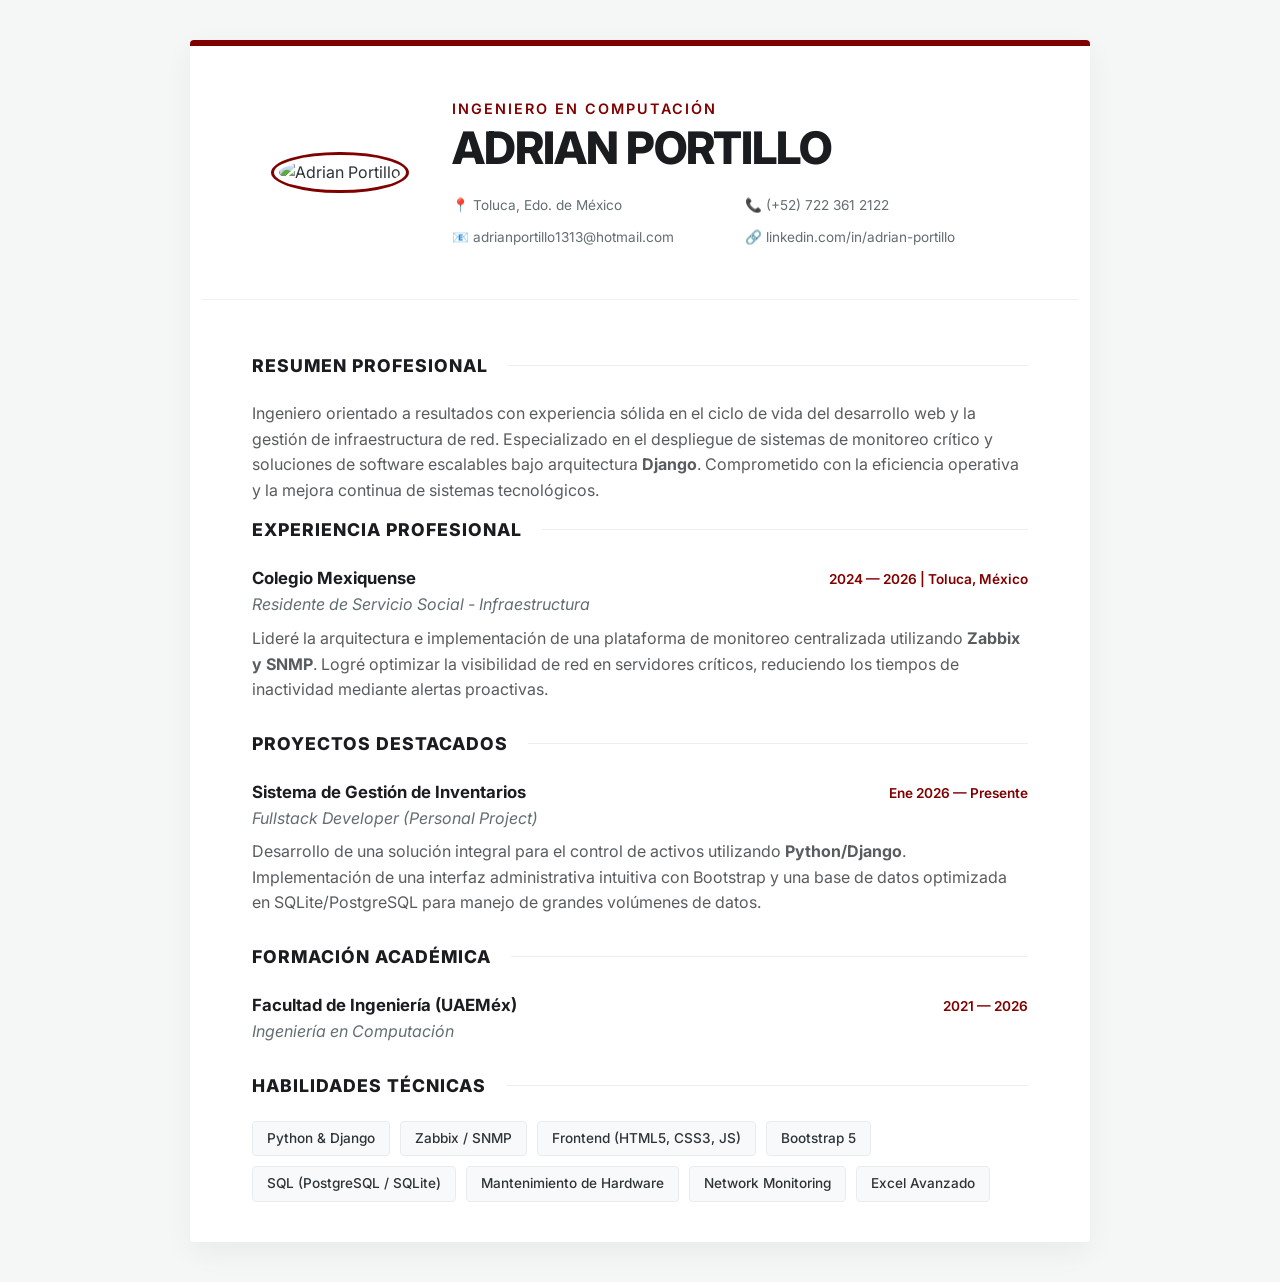
==== cv/Adrian/index.html @ d3f60ff6 "Actualiza el index principal y el CV de Adrian" ====
<!DOCTYPE html>
<html lang="es">

<head>
    <meta charset="UTF-8">
    <meta name="viewport" content="width=device-width, initial-scale=1.0">
    <title>CV - Adrian Portillo Moreno</title>
    <link href="https://cdn.jsdelivr.net/npm/bootstrap@5.3.0/dist/css/bootstrap.min.css" rel="stylesheet">
    <link href="https://fonts.googleapis.com/css2?family=Inter:wght@300;400;600;800&display=swap" rel="stylesheet">
    <style>
        :root {
            --primary: #800000;
            /* Burdeos Profesional */
            --dark: #1a1c20;
            --light-bg: #f4f7f6;
            --text-main: #2d3436;
            --text-muted: #636e72;
        }

        body {
            background-color: var(--light-bg);
            font-family: 'Inter', sans-serif;
            color: var(--text-main);
            line-height: 1.6;
            padding: 40px 0;
        }

        .cv-paper {
            max-width: 900px;
            margin: auto;
            background: #ffffff;
            box-shadow: 0 10px 30px rgba(0, 0, 0, 0.05);
            border-radius: 4px;
            overflow: hidden;
            border-top: 6px solid var(--primary);
        }

        /* Header Estilizado */
        .header-main {
            padding: 50px;
            background-color: #fff;
            border-bottom: 1px solid #f0f0f0;
        }

        .profile-img {
            width: 150px;
            height: 150px;
            object-fit: cover;
            border-radius: 50%;
            /* Círculo perfecto es más estético */
            border: 3px solid var(--primary);
            padding: 5px;
            background: #fff;
        }

        .name-title h1 {
            font-weight: 800;
            color: var(--dark);
            letter-spacing: -1px;
            font-size: 2.8rem;
            margin-bottom: 0;
        }

        .name-title .occupation {
            color: var(--primary);
            font-weight: 600;
            text-transform: uppercase;
            letter-spacing: 2px;
            font-size: 0.9rem;
        }

        .contact-grid {
            display: grid;
            grid-template-columns: repeat(2, 1fr);
            gap: 10px;
            margin-top: 20px;
            font-size: 0.85rem;
            color: var(--text-muted);
        }

        /* Cuerpo del CV */
        .cv-content {
            padding: 40px 50px;
        }

        .section-header {
            display: flex;
            align-items: center;
            margin-bottom: 25px;
            margin-top: 15px;
        }

        .section-header h3 {
            font-size: 1.1rem;
            font-weight: 800;
            color: var(--dark);
            text-transform: uppercase;
            letter-spacing: 1px;
            margin: 0;
            min-width: fit-content;
        }

        .section-header .line {
            flex-grow: 1;
            height: 1px;
            background: #eee;
            margin-left: 20px;
        }

        /* Items de Experiencia */
        .exp-item {
            margin-bottom: 30px;
            position: relative;
        }

        .exp-header {
            display: flex;
            justify-content: space-between;
            align-items: baseline;
        }

        .company {
            font-weight: 700;
            font-size: 1.05rem;
            color: var(--dark);
        }

        .date-location {
            color: var(--primary);
            font-weight: 600;
            font-size: 0.85rem;
        }

        .job-title {
            display: block;
            font-style: italic;
            color: var(--text-muted);
            margin-bottom: 8px;
        }

        /* Habilidades */
        .skills-container {
            display: flex;
            flex-wrap: wrap;
            gap: 10px;
        }

        .skill-tag {
            background: #f8f9fa;
            border: 1px solid #e9ecef;
            color: var(--text-main);
            padding: 6px 14px;
            border-radius: 4px;
            font-size: 0.85rem;
            font-weight: 500;
            transition: all 0.2s;
        }

        .skill-tag:hover {
            border-color: var(--primary);
            color: var(--primary);
            transform: translateY(-2px);
        }

        @media (max-width: 768px) {
            .contact-grid {
                grid-template-columns: 1fr;
            }

            .header-main {
                padding: 30px;
                text-align: center;
            }

            .exp-header {
                flex-direction: column;
            }

            .cv-content {
                padding: 30px;
            }
        }
    </style>
</head>

<body>

    <div class="container cv-paper">
        <header class="header-main">
            <div class="row align-items-center">
                <div class="col-md-3 text-center mb-4 mb-md-0">
                    <img src="../../img/adrian.jpg" alt="Adrian Portillo" class="profile-img">
                </div>
                <div class="col-md-9 name-title">
                    <span class="occupation">Ingeniero en Computación</span>
                    <h1>ADRIAN PORTILLO</h1>
                    <div class="contact-grid">
                        <span>📍 Toluca, Edo. de México</span>
                        <span>📞 (+52) 722 361 2122</span>
                        <span>📧 adrianportillo1313@hotmail.com</span>
                        <span>🔗 linkedin.com/in/adrian-portillo</span>
                    </div>
                </div>
            </div>
        </header>

        <div class="cv-content">

            <div class="section-header">
                <h3>Resumen Profesional</h3>
                <div class="line"></div>
            </div>
            <p class="text-muted">
                Ingeniero orientado a resultados con experiencia sólida en el ciclo de vida del desarrollo web y la
                gestión de infraestructura de red. Especializado en el despliegue de sistemas de monitoreo crítico y
                soluciones de software escalables bajo arquitectura <strong>Django</strong>. Comprometido con la
                eficiencia operativa y la mejora continua de sistemas tecnológicos.
            </p>

            <div class="section-header">
                <h3>Experiencia Profesional</h3>
                <div class="line"></div>
            </div>

            <div class="exp-item">
                <div class="exp-header">
                    <span class="company">Colegio Mexiquense</span>
                    <span class="date-location">2024 — 2026 | Toluca, México</span>
                </div>
                <span class="job-title">Residente de Servicio Social - Infraestructura</span>
                <p class="text-muted">
                    Lideré la arquitectura e implementación de una plataforma de monitoreo centralizada utilizando
                    <strong>Zabbix y SNMP</strong>. Logré optimizar la visibilidad de red en servidores críticos,
                    reduciendo los tiempos de inactividad mediante alertas proactivas.
                </p>
            </div>

            <div class="section-header">
                <h3>Proyectos Destacados</h3>
                <div class="line"></div>
            </div>

            <div class="exp-item">
                <div class="exp-header">
                    <span class="company">Sistema de Gestión de Inventarios</span>
                    <span class="date-location">Ene 2026 — Presente</span>
                </div>
                <span class="job-title">Fullstack Developer (Personal Project)</span>
                <p class="text-muted">
                    Desarrollo de una solución integral para el control de activos utilizando
                    <strong>Python/Django</strong>. Implementación de una interfaz administrativa intuitiva con
                    Bootstrap y una base de datos optimizada en SQLite/PostgreSQL para manejo de grandes volúmenes de
                    datos.
                </p>
            </div>

            <div class="section-header">
                <h3>Formación Académica</h3>
                <div class="line"></div>
            </div>

            <div class="exp-item">
                <div class="exp-header">
                    <span class="company">Facultad de Ingeniería (UAEMéx)</span>
                    <span class="date-location">2021 — 2026</span>
                </div>
                <span class="job-title">Ingeniería en Computación</span>
            </div>

            <div class="section-header">
                <h3>Habilidades Técnicas</h3>
                <div class="line"></div>
            </div>
            <div class="skills-container">
                <div class="skill-tag">Python & Django</div>
                <div class="skill-tag">Zabbix / SNMP</div>
                <div class="skill-tag">Frontend (HTML5, CSS3, JS)</div>
                <div class="skill-tag">Bootstrap 5</div>
                <div class="skill-tag">SQL (PostgreSQL / SQLite)</div>
                <div class="skill-tag">Mantenimiento de Hardware</div>
                <div class="skill-tag">Network Monitoring</div>
                <div class="skill-tag">Excel Avanzado</div>
            </div>
        </div>
    </div>

</body>

</html>
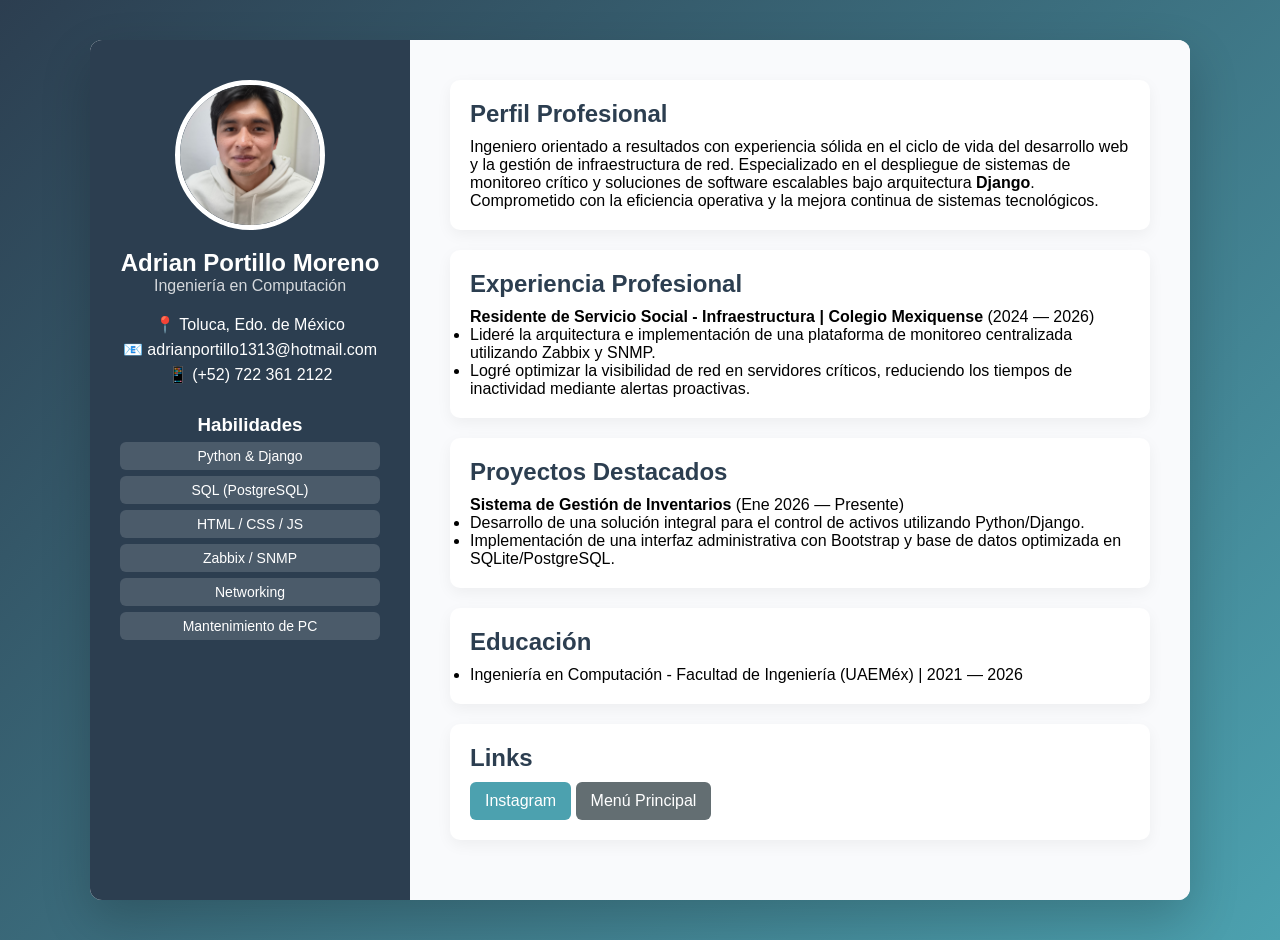
==== commit c3edb311: "Actualización CV David" ====
--- a/cv/Adrian/index.html
+++ b/cv/Adrian/index.html
@@ -3,285 +3,88 @@
 
 <head>
     <meta charset="UTF-8">
+    <title>CV - Adrian Portillo Moreno</title>
+    <link rel="stylesheet" href="../../css/styles.css">
     <meta name="viewport" content="width=device-width, initial-scale=1.0">
-    <title>CV - Adrian Portillo Moreno</title>
-    <link href="https://cdn.jsdelivr.net/npm/bootstrap@5.3.0/dist/css/bootstrap.min.css" rel="stylesheet">
-    <link href="https://fonts.googleapis.com/css2?family=Inter:wght@300;400;600;800&display=swap" rel="stylesheet">
-    <style>
-        :root {
-            --primary: #800000;
-            /* Burdeos Profesional */
-            --dark: #1a1c20;
-            --light-bg: #f4f7f6;
-            --text-main: #2d3436;
-            --text-muted: #636e72;
-        }
-
-        body {
-            background-color: var(--light-bg);
-            font-family: 'Inter', sans-serif;
-            color: var(--text-main);
-            line-height: 1.6;
-            padding: 40px 0;
-        }
-
-        .cv-paper {
-            max-width: 900px;
-            margin: auto;
-            background: #ffffff;
-            box-shadow: 0 10px 30px rgba(0, 0, 0, 0.05);
-            border-radius: 4px;
-            overflow: hidden;
-            border-top: 6px solid var(--primary);
-        }
-
-        /* Header Estilizado */
-        .header-main {
-            padding: 50px;
-            background-color: #fff;
-            border-bottom: 1px solid #f0f0f0;
-        }
-
-        .profile-img {
-            width: 150px;
-            height: 150px;
-            object-fit: cover;
-            border-radius: 50%;
-            /* Círculo perfecto es más estético */
-            border: 3px solid var(--primary);
-            padding: 5px;
-            background: #fff;
-        }
-
-        .name-title h1 {
-            font-weight: 800;
-            color: var(--dark);
-            letter-spacing: -1px;
-            font-size: 2.8rem;
-            margin-bottom: 0;
-        }
-
-        .name-title .occupation {
-            color: var(--primary);
-            font-weight: 600;
-            text-transform: uppercase;
-            letter-spacing: 2px;
-            font-size: 0.9rem;
-        }
-
-        .contact-grid {
-            display: grid;
-            grid-template-columns: repeat(2, 1fr);
-            gap: 10px;
-            margin-top: 20px;
-            font-size: 0.85rem;
-            color: var(--text-muted);
-        }
-
-        /* Cuerpo del CV */
-        .cv-content {
-            padding: 40px 50px;
-        }
-
-        .section-header {
-            display: flex;
-            align-items: center;
-            margin-bottom: 25px;
-            margin-top: 15px;
-        }
-
-        .section-header h3 {
-            font-size: 1.1rem;
-            font-weight: 800;
-            color: var(--dark);
-            text-transform: uppercase;
-            letter-spacing: 1px;
-            margin: 0;
-            min-width: fit-content;
-        }
-
-        .section-header .line {
-            flex-grow: 1;
-            height: 1px;
-            background: #eee;
-            margin-left: 20px;
-        }
-
-        /* Items de Experiencia */
-        .exp-item {
-            margin-bottom: 30px;
-            position: relative;
-        }
-
-        .exp-header {
-            display: flex;
-            justify-content: space-between;
-            align-items: baseline;
-        }
-
-        .company {
-            font-weight: 700;
-            font-size: 1.05rem;
-            color: var(--dark);
-        }
-
-        .date-location {
-            color: var(--primary);
-            font-weight: 600;
-            font-size: 0.85rem;
-        }
-
-        .job-title {
-            display: block;
-            font-style: italic;
-            color: var(--text-muted);
-            margin-bottom: 8px;
-        }
-
-        /* Habilidades */
-        .skills-container {
-            display: flex;
-            flex-wrap: wrap;
-            gap: 10px;
-        }
-
-        .skill-tag {
-            background: #f8f9fa;
-            border: 1px solid #e9ecef;
-            color: var(--text-main);
-            padding: 6px 14px;
-            border-radius: 4px;
-            font-size: 0.85rem;
-            font-weight: 500;
-            transition: all 0.2s;
-        }
-
-        .skill-tag:hover {
-            border-color: var(--primary);
-            color: var(--primary);
-            transform: translateY(-2px);
-        }
-
-        @media (max-width: 768px) {
-            .contact-grid {
-                grid-template-columns: 1fr;
-            }
-
-            .header-main {
-                padding: 30px;
-                text-align: center;
-            }
-
-            .exp-header {
-                flex-direction: column;
-            }
-
-            .cv-content {
-                padding: 30px;
-            }
-        }
-    </style>
 </head>
 
-<body>
+<body class="cv">
 
-    <div class="container cv-paper">
-        <header class="header-main">
-            <div class="row align-items-center">
-                <div class="col-md-3 text-center mb-4 mb-md-0">
-                    <img src="../../img/adrian.jpg" alt="Adrian Portillo" class="profile-img">
-                </div>
-                <div class="col-md-9 name-title">
-                    <span class="occupation">Ingeniero en Computación</span>
-                    <h1>ADRIAN PORTILLO</h1>
-                    <div class="contact-grid">
-                        <span>📍 Toluca, Edo. de México</span>
-                        <span>📞 (+52) 722 361 2122</span>
-                        <span>📧 adrianportillo1313@hotmail.com</span>
-                        <span>🔗 linkedin.com/in/adrian-portillo</span>
-                    </div>
-                </div>
-            </div>
-        </header>
+    <div class="wrapper">
 
-        <div class="cv-content">
+        <aside class="sidebar">
+            <img src="../../img/adrian.jpg" alt="Foto de perfil" class="profile-pic">
 
-            <div class="section-header">
-                <h3>Resumen Profesional</h3>
-                <div class="line"></div>
-            </div>
-            <p class="text-muted">
-                Ingeniero orientado a resultados con experiencia sólida en el ciclo de vida del desarrollo web y la
-                gestión de infraestructura de red. Especializado en el despliegue de sistemas de monitoreo crítico y
-                soluciones de software escalables bajo arquitectura <strong>Django</strong>. Comprometido con la
-                eficiencia operativa y la mejora continua de sistemas tecnológicos.
-            </p>
+            <h1 class="cv">Adrian Portillo Moreno</h1>
+            <p class="role">Ingeniería en Computación</p>
 
-            <div class="section-header">
-                <h3>Experiencia Profesional</h3>
-                <div class="line"></div>
+            <div class="contact">
+                <p>📍 Toluca, Edo. de México</p>
+                <p>📧 adrianportillo1313@hotmail.com</p>
+                <p>📱 (+52) 722 361 2122</p>
             </div>
 
-            <div class="exp-item">
-                <div class="exp-header">
-                    <span class="company">Colegio Mexiquense</span>
-                    <span class="date-location">2024 — 2026 | Toluca, México</span>
-                </div>
-                <span class="job-title">Residente de Servicio Social - Infraestructura</span>
-                <p class="text-muted">
-                    Lideré la arquitectura e implementación de una plataforma de monitoreo centralizada utilizando
-                    <strong>Zabbix y SNMP</strong>. Logré optimizar la visibilidad de red en servidores críticos,
-                    reduciendo los tiempos de inactividad mediante alertas proactivas.
+            <div class="skills">
+                <h3>Habilidades</h3>
+                <div class="skill">Python & Django</div>
+                <div class="skill">SQL (PostgreSQL)</div>
+                <div class="skill">HTML / CSS / JS</div>
+                <div class="skill">Zabbix / SNMP</div>
+                <div class="skill">Networking</div>
+                <div class="skill">Mantenimiento de PC</div>
+            </div>
+        </aside>
+
+        <main class="content">
+
+            <section class="card">
+                <h2>Perfil Profesional</h2>
+                <p>
+                    Ingeniero orientado a resultados con experiencia sólida en el ciclo de vida del desarrollo web y la
+                    gestión de infraestructura de red. Especializado en el despliegue de sistemas de monitoreo crítico y
+                    soluciones de software escalables bajo arquitectura <strong>Django</strong>. Comprometido con la
+                    eficiencia operativa y la mejora continua de sistemas tecnológicos.
                 </p>
-            </div>
+            </section>
 
-            <div class="section-header">
-                <h3>Proyectos Destacados</h3>
-                <div class="line"></div>
-            </div>
+            <section class="card">
+                <h2>Experiencia Profesional</h2>
+                <p><strong>Residente de Servicio Social - Infraestructura | Colegio Mexiquense</strong> (2024 — 2026)
+                </p>
+                <ul>
+                    <li>Lideré la arquitectura e implementación de una plataforma de monitoreo centralizada utilizando
+                        Zabbix y SNMP.</li>
+                    <li>Logré optimizar la visibilidad de red en servidores críticos, reduciendo los tiempos de
+                        inactividad mediante alertas proactivas.</li>
+                </ul>
+            </section>
 
-            <div class="exp-item">
-                <div class="exp-header">
-                    <span class="company">Sistema de Gestión de Inventarios</span>
-                    <span class="date-location">Ene 2026 — Presente</span>
-                </div>
-                <span class="job-title">Fullstack Developer (Personal Project)</span>
-                <p class="text-muted">
-                    Desarrollo de una solución integral para el control de activos utilizando
-                    <strong>Python/Django</strong>. Implementación de una interfaz administrativa intuitiva con
-                    Bootstrap y una base de datos optimizada en SQLite/PostgreSQL para manejo de grandes volúmenes de
-                    datos.
-                </p>
-            </div>
+            <section class="card">
+                <h2>Proyectos Destacados</h2>
+                <p><strong>Sistema de Gestión de Inventarios</strong> (Ene 2026 — Presente)</p>
+                <ul>
+                    <li>Desarrollo de una solución integral para el control de activos utilizando Python/Django.</li>
+                    <li>Implementación de una interfaz administrativa con Bootstrap y base de datos optimizada en
+                        SQLite/PostgreSQL.</li>
+                </ul>
+            </section>
 
-            <div class="section-header">
-                <h3>Formación Académica</h3>
-                <div class="line"></div>
-            </div>
+            <section class="card">
+                <h2>Educación</h2>
+                <ul>
+                    <li>Ingeniería en Computación - Facultad de Ingeniería (UAEMéx) | 2021 — 2026</li>
+                </ul>
+            </section>
 
-            <div class="exp-item">
-                <div class="exp-header">
-                    <span class="company">Facultad de Ingeniería (UAEMéx)</span>
-                    <span class="date-location">2021 — 2026</span>
-                </div>
-                <span class="job-title">Ingeniería en Computación</span>
-            </div>
+            <section class="card">
+                <h2>Links</h2>
+                <a href="https://www.instagram.com/adrian.portillo10?igsh=azh4dW0zMWlueW1p" target="_blank"
+                    class="btn">Instagram</a>
+                <a href="../../index.html" class="btn" style="background-color: #636e72;">Menú Principal</a>
+            </section>
 
-            <div class="section-header">
-                <h3>Habilidades Técnicas</h3>
-                <div class="line"></div>
-            </div>
-            <div class="skills-container">
-                <div class="skill-tag">Python & Django</div>
-                <div class="skill-tag">Zabbix / SNMP</div>
-                <div class="skill-tag">Frontend (HTML5, CSS3, JS)</div>
-                <div class="skill-tag">Bootstrap 5</div>
-                <div class="skill-tag">SQL (PostgreSQL / SQLite)</div>
-                <div class="skill-tag">Mantenimiento de Hardware</div>
-                <div class="skill-tag">Network Monitoring</div>
-                <div class="skill-tag">Excel Avanzado</div>
-            </div>
-        </div>
+        </main>
+
     </div>
 
 </body>
--- a/css/styles.css
+++ b/css/styles.css
@@ -0,0 +1,313 @@
+* {
+    margin: 0;
+    padding: 0;
+    box-sizing: border-box;
+}
+
+body {
+    font-family: 'Segoe UI', sans-serif;
+    background: linear-gradient(135deg, #2c3e50, #4ca1af);
+    min-height: 100vh;
+}
+
+
+/* LAYOUT */
+
+.wrapper {
+    display: flex;
+    max-width: 1100px;
+    margin: 40px auto;
+    background: white;
+    border-radius: 12px;
+    overflow: hidden;
+    box-shadow: 0 20px 50px rgba(0,0,0,0.2);
+}
+
+/* SIDEBAR */
+
+.sidebar {
+    background: #2c3e50;
+    color: white;
+    width: 320px;
+    padding: 40px 30px;
+    text-align: center;
+}
+
+.profile-pic {
+    width: 150px;
+    height: 150px;
+    border-radius: 50%;
+    object-fit: cover;
+    border: 5px solid white;
+    margin-bottom: 15px;
+}
+
+.role {
+    opacity: 0.8;
+    margin-bottom: 20px;
+}
+
+.contact p {
+    margin: 6px 0;
+}
+
+/* SKILLS */
+
+.skills {
+    margin-top: 30px;
+}
+
+.skill {
+    background: rgba(255,255,255,0.15);
+    margin: 6px 0;
+    padding: 6px;
+    border-radius: 6px;
+    font-size: 14px;
+}
+
+/* CONTENT */
+
+.content {
+    flex: 1;
+    padding: 40px;
+    background: #f9fafc;
+}
+
+.card {
+    background: white;
+    padding: 20px;
+    margin-bottom: 20px;
+    border-radius: 10px;
+    box-shadow: 0 5px 15px rgba(0,0,0,0.05);
+}
+
+h2 {
+    margin-bottom: 10px;
+    color: #2c3e50;
+}
+
+/* BUTTON */
+
+.btn {
+    display: inline-block;
+    padding: 10px 15px;
+    background: #4ca1af;
+    color: white;
+    border-radius: 6px;
+    text-decoration: none;
+    transition: 0.3s;
+}
+
+.btn:hover {
+    background: #2c3e50;
+}
+
+/* 📱 RESPONSIVE */
+
+@media (max-width: 900px) {
+    .wrapper {
+        flex-direction: column;
+    }
+
+    .sidebar {
+        width: 100%;
+    }
+
+    .content {
+        padding: 25px;
+    }
+
+    .profile-pic {
+        width: 120px;
+        height: 120px;
+    }
+    
+}
+
+@media (max-width: 600px) {
+    .home header h1 {
+        font-size: 1.5rem;
+    }
+
+    .home .container {
+        padding: 15px;
+    }
+}
+
+/* =========================
+   🔵 ESTILOS SOLO PARA INDEX
+========================= */
+
+.home {
+    display: flex;
+    flex-direction: column;
+    min-height: 100vh;
+}
+
+/* El main crece y empuja el footer */
+.home .container {
+    flex: 1;
+    max-width: 1000px;
+    margin: 30px auto;
+    padding: 20px;
+    width: 100%;
+}
+
+/* Footer siempre abajo */
+.home footer {
+    text-align: center;
+    padding: 20px;
+    opacity: 0.7;
+}
+
+
+
+.home {
+    font-family: Arial, sans-serif;
+    background: #0f172a;
+    color: #e2e8f0;
+}
+
+/* HEADER */
+.home header {
+    background: #1e293b;
+    padding: 20px;
+    text-align: center;
+}
+
+.home header h1 {
+    font-size: 2rem;
+}
+
+.home header p {
+    opacity: 0.8;
+}
+
+/* CONTENEDOR */
+.home .container {
+    max-width: 1000px;
+    margin: 30px auto;
+    padding: 20px;
+}
+
+/* GRID */
+.home .grid {
+    display: grid;
+    grid-template-columns: repeat(auto-fit, minmax(250px, 280px));
+    justify-content: center;
+    gap: 25px;
+}
+
+/* TARJETAS */
+.home .card-index {
+    background: #1e293b;
+    padding: 25px 20px;
+    border-radius: 12px;
+    text-align: center;
+    transition: 0.3s;
+    border: 1px solid #334155;
+    min-height: 300px;
+}
+
+.home .card-index:hover {
+    transform: translateY(-5px);
+    background: #334155;
+}
+
+/* LINKS */
+.home .card-index a {
+    text-decoration: none;
+    color: #38bdf8;
+    font-weight: bold;
+    display: flex;
+    flex-direction: column;
+    align-items: center;
+    justify-content: center;
+}
+
+/* FOOTER */
+.home footer {
+    text-align: center;
+    padding: 20px;
+    opacity: 0.7;
+}
+
+.home .card-index img {
+    width: 250px;
+    height: 250px;
+    border-radius: 50%;
+    object-fit: cover;
+    border: 3px solid #38bdf8;
+    margin-bottom: 15px;
+    transition: 0.3s;
+}
+
+/* Hover */
+.home .card-index:hover img {
+    transform: scale(1.1);
+}
+.home .card-index h3 {
+    margin-top: 10px;
+    font-size: 1.5rem;
+}
+.main-header {
+    background: linear-gradient(135deg, #0f172a, #1e293b);
+    padding: 50px 20px;
+    text-align: center;
+    border-bottom: 1px solid #334155;
+}
+
+.header-content h1 {
+    font-size: 2.5rem;
+    margin-bottom: 10px;
+    color: #f8fafc;
+}
+
+.header-content p {
+    color: #cbd5e1;
+    margin: 6px 0;
+}
+
+.hero-section,
+.info-section,
+.members-section {
+    background: #1e293b;
+    border: 1px solid #334155;
+    border-radius: 14px;
+    padding: 30px;
+    margin-bottom: 30px;
+}
+
+.hero-section h2,
+.info-section h2,
+.members-section h2 {
+    color: #38bdf8;
+    margin-bottom: 15px;
+}
+
+.hero-section p,
+.info-section p {
+    color: #cbd5e1;
+    line-height: 1.8;
+    margin-bottom: 12px;
+}
+
+.skills-grid {
+    display: flex;
+    flex-wrap: wrap;
+    gap: 12px;
+    margin-top: 15px;
+}
+
+.skills-grid span {
+    background: #0f172a;
+    color: #38bdf8;
+    border: 1px solid #38bdf8;
+    padding: 10px 14px;
+    border-radius: 999px;
+    font-size: 14px;
+}
+
+.members-section .grid {
+    margin-top: 20px;
+}
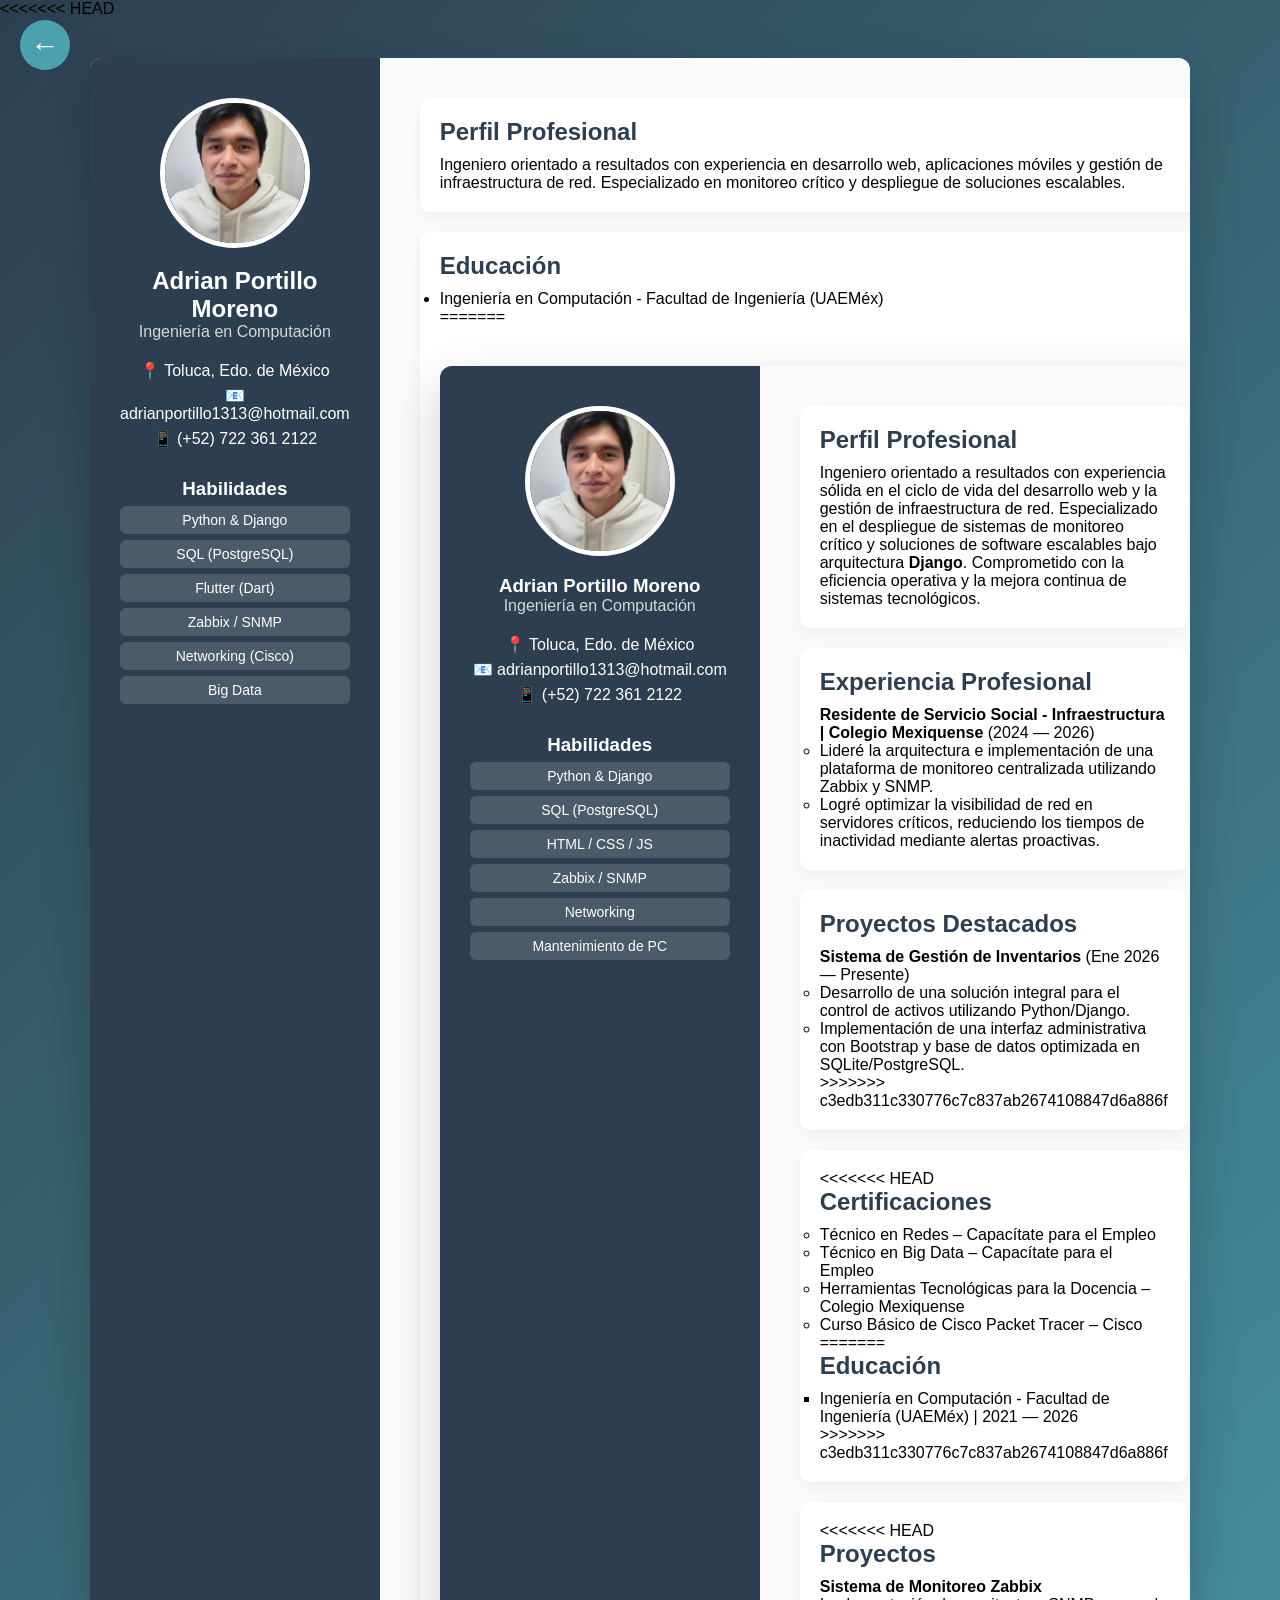
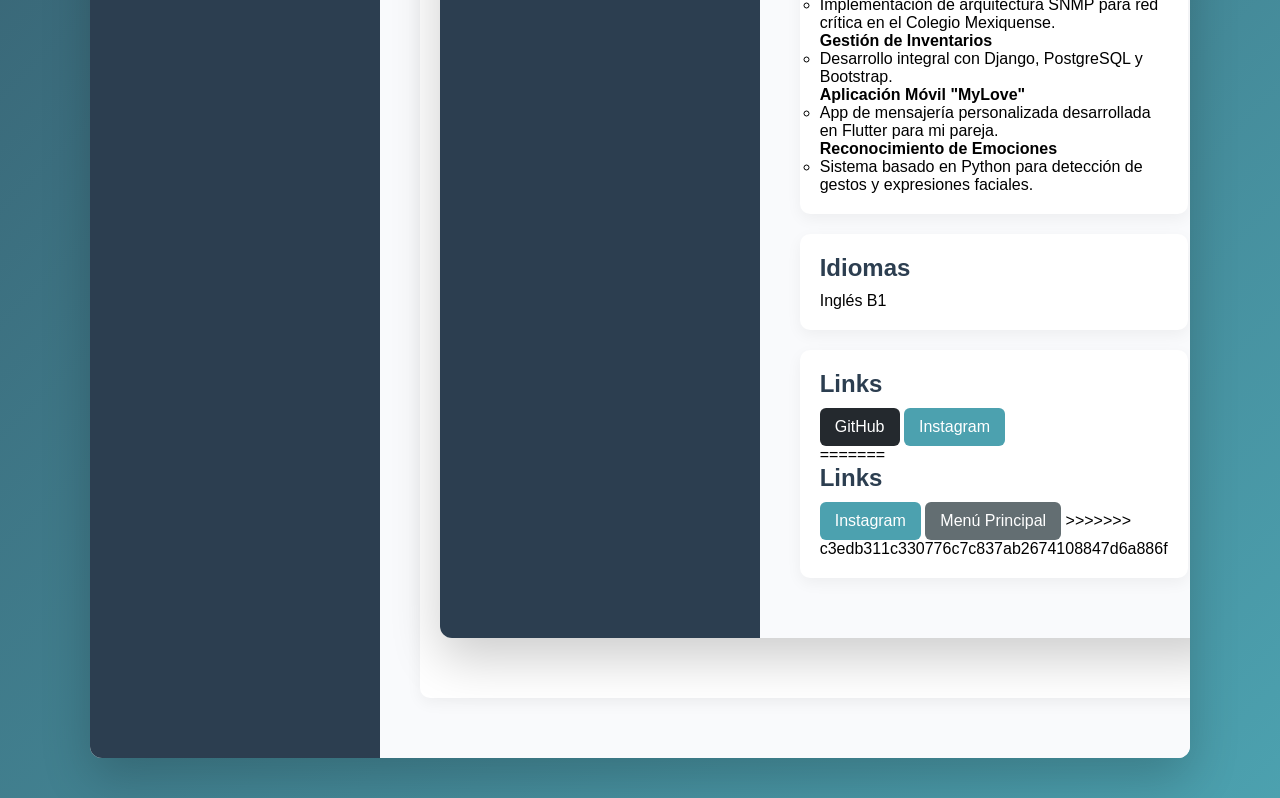
==== commit 90900ca9: "Resuelve conflictos y actualiza CV David Linares" ====
--- a/cv/Adrian/index.html
+++ b/cv/Adrian/index.html
@@ -10,6 +10,55 @@
 
 <body class="cv">
 
+<<<<<<< HEAD
+    <a href="../../index.html" class="back-btn" title="Regresar al Inicio">←</a>
+
+    <div class="wrapper">
+
+        <aside class="sidebar">
+            <img src="../../img/adrian.jpg" alt="Foto de perfil" class="profile-pic">
+
+            <h1 class="cv">Adrian Portillo Moreno</h1>
+            <p class="role">Ingeniería en Computación</p>
+
+            <div class="contact">
+                <p>📍 Toluca, Edo. de México</p>
+                <p>
+                    <a href="mailto:adrianportillo1313@hotmail.com?subject=Contacto desde portafolio"
+                        title="Enviar Correo">
+                        📧 adrianportillo1313@hotmail.com
+                    </a>
+                </p>
+                <p>📱 (+52) 722 361 2122</p>
+            </div>
+
+            <div class="skills">
+                <h3>Habilidades</h3>
+                <div class="skill">Python & Django</div>
+                <div class="skill">SQL (PostgreSQL)</div>
+                <div class="skill">Flutter (Dart)</div>
+                <div class="skill">Zabbix / SNMP</div>
+                <div class="skill">Networking (Cisco)</div>
+                <div class="skill">Big Data</div>
+            </div>
+        </aside>
+
+        <main class="content">
+
+            <section class="card">
+                <h2>Perfil Profesional</h2>
+                <p>
+                    Ingeniero orientado a resultados con experiencia en desarrollo web, aplicaciones móviles y gestión
+                    de infraestructura de red.
+                    Especializado en monitoreo crítico y despliegue de soluciones escalables.
+                </p>
+            </section>
+
+            <section class="card">
+                <h2>Educación</h2>
+                <ul>
+                    <li>Ingeniería en Computación - Facultad de Ingeniería (UAEMéx)</li>
+=======
     <div class="wrapper">
 
         <aside class="sidebar">
@@ -66,21 +115,66 @@
                     <li>Desarrollo de una solución integral para el control de activos utilizando Python/Django.</li>
                     <li>Implementación de una interfaz administrativa con Bootstrap y base de datos optimizada en
                         SQLite/PostgreSQL.</li>
+>>>>>>> c3edb311c330776c7c837ab2674108847d6a886f
                 </ul>
             </section>
 
             <section class="card">
+<<<<<<< HEAD
+                <h2>Certificaciones</h2>
+                <ul>
+                    <li>Técnico en Redes – Capacítate para el Empleo</li>
+                    <li>Técnico en Big Data – Capacítate para el Empleo</li>
+                    <li>Herramientas Tecnológicas para la Docencia – Colegio Mexiquense</li>
+                    <li>Curso Básico de Cisco Packet Tracer – Cisco</li>
+=======
                 <h2>Educación</h2>
                 <ul>
                     <li>Ingeniería en Computación - Facultad de Ingeniería (UAEMéx) | 2021 — 2026</li>
+>>>>>>> c3edb311c330776c7c837ab2674108847d6a886f
                 </ul>
             </section>
 
             <section class="card">
+<<<<<<< HEAD
+                <h2>Proyectos</h2>
+                <p><strong>Sistema de Monitoreo Zabbix</strong></p>
+                <ul>
+                    <li>Implementación de arquitectura SNMP para red crítica en el Colegio Mexiquense.</li>
+                </ul>
+                <p><strong>Gestión de Inventarios</strong></p>
+                <ul>
+                    <li>Desarrollo integral con Django, PostgreSQL y Bootstrap.</li>
+                </ul>
+                <p><strong>Aplicación Móvil "MyLove"</strong></p>
+                <ul>
+                    <li>App de mensajería personalizada desarrollada en Flutter para mi pareja.</li>
+                </ul>
+                <p><strong>Reconocimiento de Emociones</strong></p>
+                <ul>
+                    <li>Sistema basado en Python para detección de gestos y expresiones faciales.</li>
+                </ul>
+            </section>
+
+            <section class="card">
+                <h2>Idiomas</h2>
+                <p>Inglés B1</p>
+            </section>
+
+            <section class="card">
+                <h2>Links</h2>
+                <div class="links-container">
+                    <a href="https://github.com/g3adrianportillomoreno-png" target="_blank" class="btn"
+                        style="background-color: #24292e;">GitHub</a>
+                    <a href="https://www.instagram.com/adrian.portillo10?igsh=azh4dW0zMWlueW1p" target="_blank"
+                        class="btn">Instagram</a>
+                </div>
+=======
                 <h2>Links</h2>
                 <a href="https://www.instagram.com/adrian.portillo10?igsh=azh4dW0zMWlueW1p" target="_blank"
                     class="btn">Instagram</a>
                 <a href="../../index.html" class="btn" style="background-color: #636e72;">Menú Principal</a>
+>>>>>>> c3edb311c330776c7c837ab2674108847d6a886f
             </section>
 
         </main>
--- a/css/styles.css
+++ b/css/styles.css
@@ -31,6 +31,9 @@
     width: 320px;
     padding: 40px 30px;
     text-align: center;
+}
+.sidebar a{
+    color: white;
 }
 
 .profile-pic {
@@ -47,8 +50,9 @@
     margin-bottom: 20px;
 }
 
-.contact p {
+.contact p, .contact a {
     margin: 6px 0;
+    text-decoration: none;
 }
 
 /* SKILLS */
@@ -81,6 +85,11 @@
     box-shadow: 0 5px 15px rgba(0,0,0,0.05);
 }
 
+.card .certifications a{
+    text-decoration: none;
+    color: black;
+}
+
 h2 {
     margin-bottom: 10px;
     color: #2c3e50;
@@ -99,6 +108,32 @@
 }
 
 .btn:hover {
+    background: #2c3e50;
+}
+
+.back-btn {
+    position: fixed;
+    top: 20px;
+    left: 20px;
+    background: #4ca1af;
+    color: white;
+
+    width: 50px;
+    height: 50px;
+
+    display: flex;
+    align-items: center;
+    justify-content: center;
+
+    border-radius: 50%;
+    text-decoration: none;
+    font-size: 1.8rem;
+
+    z-index: 1000;
+    transition: 0.3s;
+}
+
+.back-btn:hover {
     background: #2c3e50;
 }
 
